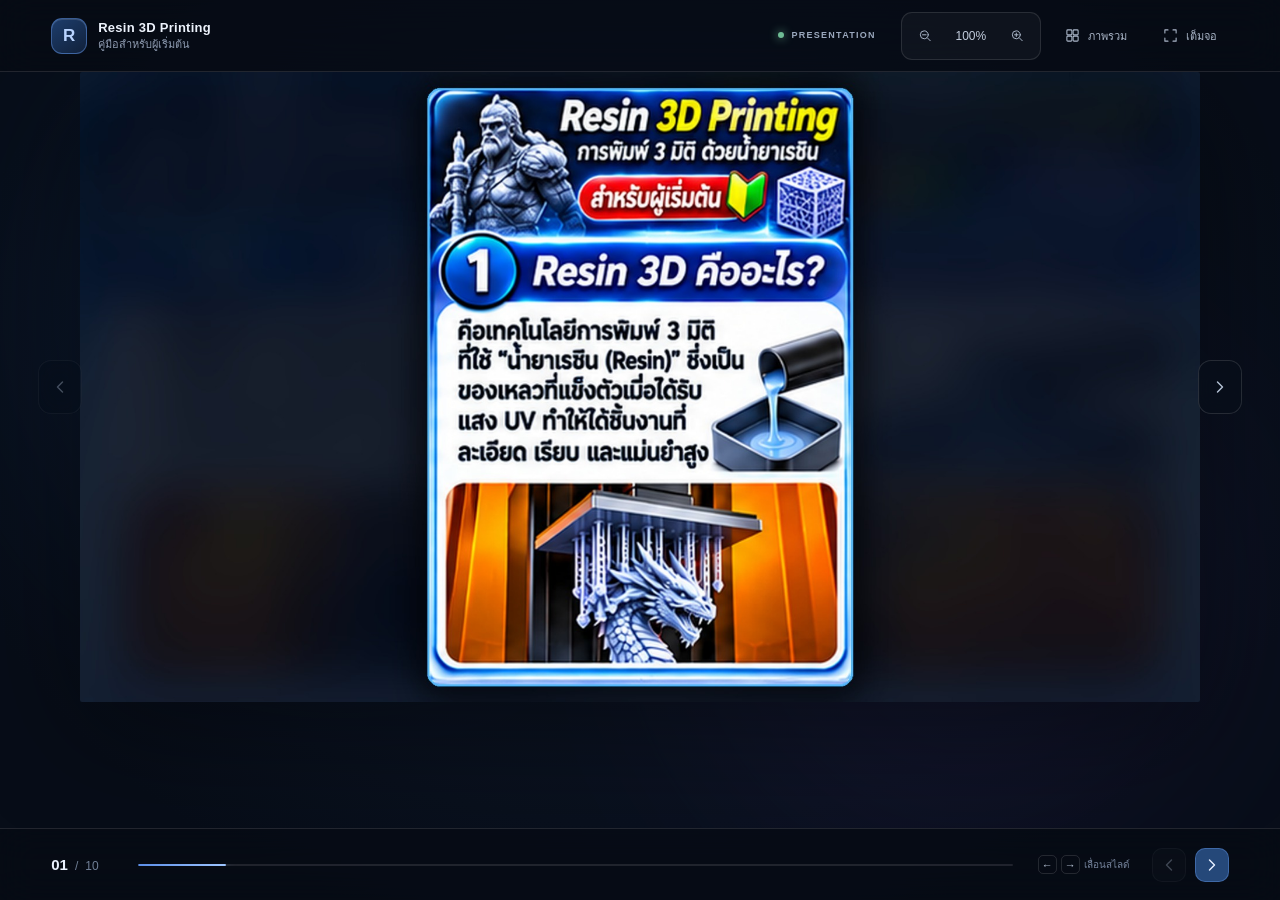
==== index.html @ 7452b6f7 "Add resin 3D printing slide website" ====
<!doctype html>
<html lang="th">
<head>
  <meta charset="utf-8">
  <meta name="viewport" content="width=device-width, initial-scale=1">
  <meta name="theme-color" content="#070d18">
  <meta name="description" content="สไลด์แนะนำ Resin 3D Printing สำหรับผู้เริ่มต้น">
  <title>Resin 3D Printing — สำหรับผู้เริ่มต้น</title>
  <link rel="stylesheet" href="styles.css">
  <script src="slides.js" defer></script>
</head>
<body>
  <main class="presentation" aria-label="สไลด์ Resin 3D Printing">
    <header class="topbar">
      <a class="brand" href="#slide-1" aria-label="กลับไปสไลด์แรก">
        <span class="brand-mark" aria-hidden="true">R</span>
        <span><strong>Resin 3D Printing</strong><small>คู่มือสำหรับผู้เริ่มต้น</small></span>
      </a>
      <div class="top-actions">
        <span class="live-label"><i></i> PRESENTATION</span>
        <div class="zoom-controls" role="group" aria-label="ควบคุมการซูม">
          <button class="icon-button zoom-button" id="zoom-out" type="button" aria-label="ซูมออก" title="ซูมออก">
            <svg viewBox="0 0 24 24" aria-hidden="true"><circle cx="10.8" cy="10.8" r="6.8"/><path d="M16 16l5 5M7.8 10.8h6"/></svg>
          </button>
          <output class="zoom-level" id="zoom-level" aria-live="polite">100%</output>
          <button class="icon-button zoom-button" id="zoom-in" type="button" aria-label="ซูมเข้า" title="ซูมเข้า">
            <svg viewBox="0 0 24 24" aria-hidden="true"><circle cx="10.8" cy="10.8" r="6.8"/><path d="M16 16l5 5M10.8 7.8v6M7.8 10.8h6"/></svg>
          </button>
        </div>
        <button class="icon-button" id="overview-toggle" type="button" aria-expanded="false" aria-controls="overview" title="แสดงภาพรวมสไลด์">
          <svg viewBox="0 0 24 24" aria-hidden="true"><rect x="3" y="3" width="8" height="8" rx="1.5"/><rect x="13" y="3" width="8" height="8" rx="1.5"/><rect x="3" y="13" width="8" height="8" rx="1.5"/><rect x="13" y="13" width="8" height="8" rx="1.5"/></svg>
          <span>ภาพรวม</span>
        </button>
        <button class="icon-button" id="fullscreen-toggle" type="button" title="เต็มหน้าจอ">
          <svg viewBox="0 0 24 24" aria-hidden="true"><path d="M8 3H3v5M16 3h5v5M21 16v5h-5M3 16v5h5"/></svg>
          <span>เต็มจอ</span>
        </button>
      </div>
    </header>

    <section class="stage" aria-label="พื้นที่แสดงสไลด์">
      <div class="ambient ambient-one"></div><div class="ambient ambient-two"></div>
      <div class="slides" id="slides" tabindex="0" aria-live="polite"></div>
      <button class="edge-nav prev" id="prev" type="button" aria-label="สไลด์ก่อนหน้า">
        <svg viewBox="0 0 24 24" aria-hidden="true"><path d="m15 18-6-6 6-6"/></svg>
      </button>
      <button class="edge-nav next" id="next" type="button" aria-label="สไลด์ถัดไป">
        <svg viewBox="0 0 24 24" aria-hidden="true"><path d="m9 18 6-6-6-6"/></svg>
      </button>
      <aside class="overview" id="overview" aria-label="เลือกสไลด์" hidden>
        <div class="overview-heading"><span>เลือกสไลด์</span><small>10 หน้า</small></div>
        <div class="thumbnail-grid" id="thumbnails"></div>
      </aside>
    </section>

    <footer class="controls">
      <div class="slide-count"><span id="current-number">01</span><span class="count-divider">/</span><span class="total-number">10</span></div>
      <div class="progress-track" role="progressbar" aria-label="ความคืบหน้าของสไลด์" aria-valuemin="1" aria-valuemax="10" aria-valuenow="1"><div class="progress-fill" id="progress"></div></div>
      <div class="control-group">
        <span class="keyboard-hint"><kbd>←</kbd><kbd>→</kbd> เลื่อนสไลด์</span>
        <button class="round-button" id="prev-bottom" type="button" aria-label="ย้อนกลับ"><svg viewBox="0 0 24 24" aria-hidden="true"><path d="m15 18-6-6 6-6"/></svg></button>
        <button class="round-button forward" id="next-bottom" type="button" aria-label="ถัดไป"><svg viewBox="0 0 24 24" aria-hidden="true"><path d="m9 18 6-6-6-6"/></svg></button>
      </div>
    </footer>
  </main>
</body>
</html>
---- styles.css ----
:root { color-scheme: dark; --bg: #070d18; --line: rgba(255,255,255,.11); --muted: #8e9bb0; --text: #edf3fc; --blue: #73a8ff; }
* { box-sizing: border-box; }
html, body { width: 100%; min-width: 320px; height: 100%; margin: 0; }
body { overflow: hidden; background: var(--bg); color: var(--text); font-family: Tahoma, "Noto Sans Thai", sans-serif; }
button, a { font: inherit; }
button { color: inherit; }
.presentation { min-height: 100%; height: 100dvh; display: grid; grid-template-rows: 72px minmax(0,1fr) 72px; background: radial-gradient(ellipse at 50% 45%, #142139 0%, #0b1322 42%, #070d18 78%); }
.topbar, .controls { position: relative; z-index: 5; display: flex; align-items: center; justify-content: space-between; padding: 0 clamp(18px, 4vw, 58px); background: rgba(6,11,20,.68); backdrop-filter: blur(18px); }
.topbar { border-bottom: 1px solid var(--line); }
.brand { display: inline-flex; align-items: center; gap: 11px; color: var(--text); text-decoration: none; }
.brand-mark { display: grid; place-items: center; width: 36px; height: 36px; border: 1px solid rgba(112,166,255,.42); border-radius: 11px; color: #b9d4ff; background: linear-gradient(145deg,#1d3d6c,#11213b); font-size: 17px; font-weight: 700; box-shadow: inset 0 1px rgba(255,255,255,.12); }
.brand strong, .brand small { display: block; line-height: 1.2; }
.brand strong { font-size: 13px; letter-spacing: .02em; }
.brand small { margin-top: 3px; color: var(--muted); font-size: 11px; }
.top-actions, .icon-button { display: flex; align-items: center; }
.top-actions { gap: 12px; }
.zoom-controls { display: flex; align-items: center; gap: 4px; padding: 4px; border: 1px solid var(--line); border-radius: 11px; background: rgba(255,255,255,.035); }
.zoom-level { min-width: 46px; color: #c3cede; font: 12px "Segoe UI", sans-serif; text-align: center; font-variant-numeric: tabular-nums; }
.zoom-button { justify-content: center; width: 38px; height: 38px; padding: 7px; }
.zoom-button svg { width: 22px; height: 22px; fill: none; stroke: currentColor; stroke-width: 1.9; stroke-linecap: round; stroke-linejoin: round; }
.zoom-button:disabled { opacity: .35; cursor: default; }
.live-label { display: flex; align-items: center; gap: 8px; margin-right: 13px; color: #9ba9be; font: 600 9px/1.1 "Segoe UI", sans-serif; letter-spacing: .14em; }
.live-label i { width: 6px; height: 6px; border-radius: 50%; background: #6fbc95; box-shadow: 0 0 10px #6fbc95; }
.icon-button { gap: 8px; padding: 9px 11px; border: 1px solid transparent; border-radius: 9px; background: transparent; color: #abb7c9; cursor: pointer; font-size: 11px; transition: .2s ease; }
.icon-button:hover, .icon-button[aria-expanded="true"] { border-color: var(--line); background: rgba(255,255,255,.06); color: white; }
.icon-button svg { width: 15px; height: 15px; fill: none; stroke: currentColor; stroke-width: 1.7; stroke-linecap: round; stroke-linejoin: round; }
.stage { position: relative; min-height: 0; display: grid; place-items: center; overflow: hidden; padding: 24px 80px; }
.ambient { position: absolute; pointer-events: none; width: 43vw; height: 43vw; max-width: 650px; max-height: 650px; border-radius: 50%; filter: blur(110px); opacity: .14; }
.ambient-one { top: 3%; left: 5%; background: #2767bb; }
.ambient-two { right: 3%; bottom: -15%; background: #6943b5; opacity: .09; }
.slides { position: relative; z-index: 1; width: min(100%, calc((100dvh - 168px) * 16 / 9)); max-height: 100%; aspect-ratio: 16 / 9; outline: none; filter: drop-shadow(0 28px 60px rgba(0,0,0,.45)); }
.slide { position: absolute; inset: 0; display: grid; place-items: center; opacity: 0; transform: translateX(22px) scale(.99); transition: opacity .32s ease, transform .38s cubic-bezier(.2,.75,.25,1); pointer-events: none; }
.slide.active { opacity: 1; transform: none; pointer-events: auto; }
.slide img { display: block; width: 100%; height: 100%; object-fit: contain; border-radius: 2px; transform: scale(var(--slide-zoom, 1)); transition: transform .22s ease; }
.edge-nav { position: absolute; z-index: 2; top: 50%; display: grid; place-items: center; width: 44px; height: 54px; margin-top: -27px; border: 1px solid rgba(255,255,255,.12); border-radius: 13px; background: rgba(8,15,27,.55); color: #b5c2d5; backdrop-filter: blur(12px); cursor: pointer; transition: .2s ease; }
.edge-nav:hover { border-color: rgba(115,168,255,.52); background: rgba(24,43,70,.8); color: white; transform: scale(1.04); }
.edge-nav:disabled, .round-button:disabled { opacity: .35; cursor: default; transform: none; }
.edge-nav.prev { left: clamp(12px, 3vw, 44px); }
.edge-nav.next { right: clamp(12px, 3vw, 44px); }
.edge-nav svg, .round-button svg { width: 20px; height: 20px; fill: none; stroke: currentColor; stroke-width: 1.7; stroke-linecap: round; stroke-linejoin: round; }
.controls { gap: 25px; border-top: 1px solid var(--line); }
.slide-count { display: flex; align-items: baseline; min-width: 62px; gap: 7px; font-family: "Segoe UI", sans-serif; font-variant-numeric: tabular-nums; }
#current-number { color: #eaf2ff; font-size: 15px; font-weight: 600; }
.count-divider, .total-number { color: #718097; font-size: 12px; }
.progress-track { flex: 1; height: 2px; overflow: hidden; border-radius: 2px; background: rgba(255,255,255,.1); }
.progress-fill { width: 10%; height: 100%; border-radius: inherit; background: linear-gradient(90deg,#5b8ee8,#9ec5ff); box-shadow: 0 0 12px rgba(115,168,255,.65); transition: width .35s ease; }
.control-group { display: flex; align-items: center; gap: 9px; }
.keyboard-hint { display: flex; align-items: center; gap: 4px; margin-right: 13px; color: #74829a; font-size: 10px; }
kbd { display: inline-grid; place-items: center; width: 19px; height: 19px; border: 1px solid rgba(255,255,255,.12); border-radius: 5px; color: #bac6d8; font: 11px "Segoe UI", sans-serif; }
.round-button { display: grid; place-items: center; width: 34px; height: 34px; border: 1px solid var(--line); border-radius: 10px; background: rgba(255,255,255,.035); color: #a9b6c8; cursor: pointer; transition: .2s ease; }
.round-button:hover { background: rgba(255,255,255,.1); color: white; }
.round-button.forward { border-color: rgba(115,168,255,.34); background: #254879; color: #e5efff; }
.round-button.forward:hover { background: #315d98; }
.overview { position: absolute; z-index: 4; right: clamp(16px,4vw,58px); top: 24px; width: min(360px, calc(100vw - 32px)); max-height: calc(100% - 48px); padding: 16px; overflow: auto; border: 1px solid rgba(255,255,255,.15); border-radius: 15px; background: rgba(10,17,29,.94); box-shadow: 0 20px 60px rgba(0,0,0,.48); backdrop-filter: blur(20px); }
.overview[hidden] { display: none; }
.overview-heading { display: flex; justify-content: space-between; align-items: center; margin-bottom: 13px; font-size: 13px; font-weight: 600; }
.overview-heading small { color: var(--muted); font-size: 10px; font-weight: 400; }
.thumbnail-grid { display: grid; grid-template-columns: repeat(2, minmax(0,1fr)); gap: 10px; }
.thumbnail { position: relative; padding: 4px; border: 1px solid rgba(255,255,255,.1); border-radius: 8px; background: rgba(255,255,255,.035); cursor: pointer; text-align: left; transition: .2s ease; }
.thumbnail img { display: block; width: 100%; border-radius: 4px; }
.thumbnail span { display: block; padding: 5px 3px 2px; color: #a8b4c6; font-size: 10px; }
.thumbnail:hover, .thumbnail[aria-current="true"] { border-color: #73a8ff; background: rgba(57,100,164,.2); }
:focus-visible { outline: 2px solid #8bb8ff; outline-offset: 3px; }
@media (max-width: 640px) {
  .presentation { grid-template-rows: 62px minmax(0,1fr) 62px; }
  .topbar, .controls { padding: 0 14px; }
  .brand-mark { width: 32px; height: 32px; }
  .brand strong { font-size: 11px; }
  .brand small { font-size: 9px; }
  .top-actions { gap: 3px; }
  .live-label, .icon-button span, .keyboard-hint { display: none; }
  .icon-button { padding: 9px; }
  .zoom-controls { gap: 0; }
  .zoom-level { min-width: 38px; font-size: 11px; }
  .zoom-button { width: 36px; height: 36px; padding: 6px; }
  .zoom-button svg { width: 21px; height: 21px; }
  .stage { padding: 20px 0; }
  .slides { width: 100%; max-height: 100%; }
  .slide img { border-radius: 0; }
  .edge-nav { width: 36px; height: 44px; }
  .edge-nav.prev { left: 8px; }
  .edge-nav.next { right: 8px; }
  .controls { gap: 14px; }
  .slide-count { min-width: 52px; }
  .round-button { width: 31px; height: 31px; }
  .overview { top: 12px; right: 12px; max-height: calc(100% - 24px); }
}
@media (prefers-reduced-motion: reduce) { *, *::before, *::after { scroll-behavior: auto !important; transition-duration: .01ms !important; } }
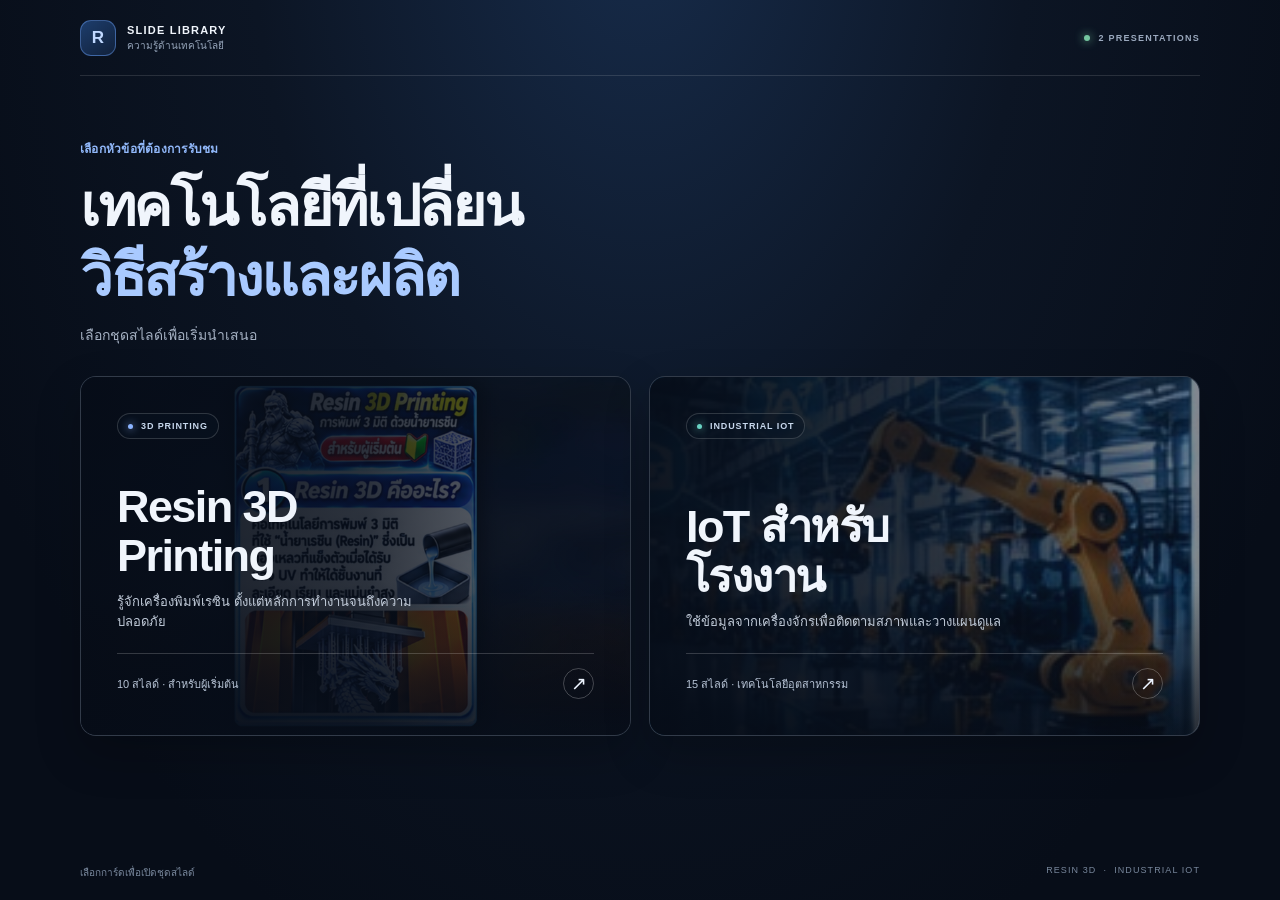
==== commit 63202cd0: "Combine Resin and IoT slide decks" ====
--- a/index.html
+++ b/index.html
@@ -4,64 +4,51 @@
   <meta charset="utf-8">
   <meta name="viewport" content="width=device-width, initial-scale=1">
   <meta name="theme-color" content="#070d18">
-  <meta name="description" content="สไลด์แนะนำ Resin 3D Printing สำหรับผู้เริ่มต้น">
-  <title>Resin 3D Printing — สำหรับผู้เริ่มต้น</title>
-  <link rel="stylesheet" href="styles.css">
-  <script src="slides.js" defer></script>
+  <meta name="description" content="เลือกดูสไลด์ Resin 3D Printing หรือ IoT สำหรับโรงงาน">
+  <title>คลังสไลด์ — Resin 3D Printing และ IoT</title>
+  <link rel="stylesheet" href="home.css">
 </head>
 <body>
-  <main class="presentation" aria-label="สไลด์ Resin 3D Printing">
-    <header class="topbar">
-      <a class="brand" href="#slide-1" aria-label="กลับไปสไลด์แรก">
+  <main class="home">
+    <header class="home-header">
+      <a class="brand" href="index.html" aria-label="หน้าหลัก">
         <span class="brand-mark" aria-hidden="true">R</span>
-        <span><strong>Resin 3D Printing</strong><small>คู่มือสำหรับผู้เริ่มต้น</small></span>
+        <span><strong>SLIDE LIBRARY</strong><small>ความรู้ด้านเทคโนโลยี</small></span>
       </a>
-      <div class="top-actions">
-        <span class="live-label"><i></i> PRESENTATION</span>
-        <div class="zoom-controls" role="group" aria-label="ควบคุมการซูม">
-          <button class="icon-button zoom-button" id="zoom-out" type="button" aria-label="ซูมออก" title="ซูมออก">
-            <svg viewBox="0 0 24 24" aria-hidden="true"><circle cx="10.8" cy="10.8" r="6.8"/><path d="M16 16l5 5M7.8 10.8h6"/></svg>
-          </button>
-          <output class="zoom-level" id="zoom-level" aria-live="polite">100%</output>
-          <button class="icon-button zoom-button" id="zoom-in" type="button" aria-label="ซูมเข้า" title="ซูมเข้า">
-            <svg viewBox="0 0 24 24" aria-hidden="true"><circle cx="10.8" cy="10.8" r="6.8"/><path d="M16 16l5 5M10.8 7.8v6M7.8 10.8h6"/></svg>
-          </button>
-        </div>
-        <button class="icon-button" id="overview-toggle" type="button" aria-expanded="false" aria-controls="overview" title="แสดงภาพรวมสไลด์">
-          <svg viewBox="0 0 24 24" aria-hidden="true"><rect x="3" y="3" width="8" height="8" rx="1.5"/><rect x="13" y="3" width="8" height="8" rx="1.5"/><rect x="3" y="13" width="8" height="8" rx="1.5"/><rect x="13" y="13" width="8" height="8" rx="1.5"/></svg>
-          <span>ภาพรวม</span>
-        </button>
-        <button class="icon-button" id="fullscreen-toggle" type="button" title="เต็มหน้าจอ">
-          <svg viewBox="0 0 24 24" aria-hidden="true"><path d="M8 3H3v5M16 3h5v5M21 16v5h-5M3 16v5h5"/></svg>
-          <span>เต็มจอ</span>
-        </button>
-      </div>
+      <span class="header-note"><i></i> 2 PRESENTATIONS</span>
     </header>
 
-    <section class="stage" aria-label="พื้นที่แสดงสไลด์">
-      <div class="ambient ambient-one"></div><div class="ambient ambient-two"></div>
-      <div class="slides" id="slides" tabindex="0" aria-live="polite"></div>
-      <button class="edge-nav prev" id="prev" type="button" aria-label="สไลด์ก่อนหน้า">
-        <svg viewBox="0 0 24 24" aria-hidden="true"><path d="m15 18-6-6 6-6"/></svg>
-      </button>
-      <button class="edge-nav next" id="next" type="button" aria-label="สไลด์ถัดไป">
-        <svg viewBox="0 0 24 24" aria-hidden="true"><path d="m9 18 6-6-6-6"/></svg>
-      </button>
-      <aside class="overview" id="overview" aria-label="เลือกสไลด์" hidden>
-        <div class="overview-heading"><span>เลือกสไลด์</span><small>10 หน้า</small></div>
-        <div class="thumbnail-grid" id="thumbnails"></div>
-      </aside>
+    <section class="welcome" aria-labelledby="welcome-title">
+      <p class="eyebrow">เลือกหัวข้อที่ต้องการรับชม</p>
+      <h1 id="welcome-title">เทคโนโลยีที่เปลี่ยน<br><span>วิธีสร้างและผลิต</span></h1>
+      <p class="intro">เลือกชุดสไลด์เพื่อเริ่มนำเสนอ</p>
     </section>
 
-    <footer class="controls">
-      <div class="slide-count"><span id="current-number">01</span><span class="count-divider">/</span><span class="total-number">10</span></div>
-      <div class="progress-track" role="progressbar" aria-label="ความคืบหน้าของสไลด์" aria-valuemin="1" aria-valuemax="10" aria-valuenow="1"><div class="progress-fill" id="progress"></div></div>
-      <div class="control-group">
-        <span class="keyboard-hint"><kbd>←</kbd><kbd>→</kbd> เลื่อนสไลด์</span>
-        <button class="round-button" id="prev-bottom" type="button" aria-label="ย้อนกลับ"><svg viewBox="0 0 24 24" aria-hidden="true"><path d="m15 18-6-6 6-6"/></svg></button>
-        <button class="round-button forward" id="next-bottom" type="button" aria-label="ถัดไป"><svg viewBox="0 0 24 24" aria-hidden="true"><path d="m9 18 6-6-6-6"/></svg></button>
-      </div>
-    </footer>
+    <section class="deck-grid" aria-label="ชุดสไลด์">
+      <a class="deck-card resin-card" href="resin.html">
+        <img class="card-image" src="slides/slide-01.jpg" alt="ภาพปกสไลด์ Resin 3D Printing">
+        <span class="card-shade"></span>
+        <span class="deck-content">
+          <span class="deck-tag"><i></i> 3D PRINTING</span>
+          <span class="deck-title">Resin 3D<br>Printing</span>
+          <span class="deck-desc">รู้จักเครื่องพิมพ์เรซิน ตั้งแต่หลักการทำงานจนถึงความปลอดภัย</span>
+          <span class="deck-bottom"><span>10 สไลด์ · สำหรับผู้เริ่มต้น</span><span class="arrow" aria-hidden="true">↗</span></span>
+        </span>
+      </a>
+
+      <a class="deck-card iot-card" href="iot-deck/index.html">
+        <img class="card-image" src="iot-deck/assets/robot.jpg" alt="ภาพโรงงานและหุ่นยนต์อุตสาหกรรม">
+        <span class="card-shade"></span>
+        <span class="deck-content">
+          <span class="deck-tag"><i></i> INDUSTRIAL IOT</span>
+          <span class="deck-title">IoT สำหรับ<br>โรงงาน</span>
+          <span class="deck-desc">ใช้ข้อมูลจากเครื่องจักรเพื่อติดตามสภาพและวางแผนดูแล</span>
+          <span class="deck-bottom"><span>15 สไลด์ · เทคโนโลยีอุตสาหกรรม</span><span class="arrow" aria-hidden="true">↗</span></span>
+        </span>
+      </a>
+    </section>
+
+    <footer class="home-footer"><span>เลือกการ์ดเพื่อเปิดชุดสไลด์</span><span>RESIN 3D&nbsp; · &nbsp;INDUSTRIAL IOT</span></footer>
   </main>
 </body>
 </html>
--- a/home.css
+++ b/home.css
@@ -0,0 +1,57 @@
+:root { color-scheme: dark; --ink: #f0f5fc; --muted: #a5b1c3; --line: rgba(255,255,255,.12); --blue: #92bbff; }
+* { box-sizing: border-box; }
+html, body { min-width: 320px; min-height: 100%; margin: 0; }
+body { min-height: 100vh; background: radial-gradient(ellipse at 50% -12%, #172c4b 0%, #0c1524 43%, #070d18 82%); color: var(--ink); font-family: Tahoma, "Noto Sans Thai", sans-serif; }
+.home { width: min(1120px, 100% - 64px); min-height: 100vh; margin: 0 auto; display: flex; flex-direction: column; }
+.home-header { height: 76px; flex: 0 0 76px; display: flex; align-items: center; justify-content: space-between; border-bottom: 1px solid var(--line); }
+.brand { display: flex; align-items: center; gap: 11px; color: var(--ink); text-decoration: none; }
+.brand-mark { display: grid; place-items: center; width: 36px; height: 36px; border: 1px solid rgba(112,166,255,.42); border-radius: 11px; color: #c0d8ff; background: linear-gradient(145deg,#1d3d6c,#11213b); font-size: 17px; font-weight: 700; }
+.brand strong, .brand small { display: block; line-height: 1.2; }
+.brand strong { font: 700 11px "Segoe UI", sans-serif; letter-spacing: .11em; }
+.brand small { margin-top: 4px; color: #95a4b9; font-size: 10px; }
+.header-note { display: flex; align-items: center; gap: 8px; color: #9ba9be; font: 600 9px "Segoe UI", sans-serif; letter-spacing: .14em; }
+.header-note i, .deck-tag i { width: 6px; height: 6px; border-radius: 50%; background: #75c6a0; box-shadow: 0 0 10px #75c6a0; }
+.welcome { padding: clamp(38px, 7vh, 72px) 0 30px; }
+.eyebrow { margin: 0 0 13px; color: #91b8fa; font-size: 12px; font-weight: 600; letter-spacing: .02em; }
+.welcome h1 { margin: 0; font-size: clamp(34px, 5.5vw, 58px); line-height: 1.2; letter-spacing: -.04em; font-weight: 600; }
+.welcome h1 span { color: #a9caff; }
+.intro { margin: 14px 0 0; color: var(--muted); font-size: 14px; }
+.deck-grid { display: grid; grid-template-columns: repeat(2, minmax(0, 1fr)); gap: 18px; }
+.deck-card { position: relative; display: flex; min-height: clamp(250px, 32vw, 360px); overflow: hidden; isolation: isolate; border: 1px solid rgba(255,255,255,.14); border-radius: 16px; color: var(--ink); text-decoration: none; background: #101b2b; box-shadow: 0 18px 45px rgba(0,0,0,.22); transition: transform .25s ease, border-color .25s ease, box-shadow .25s ease; }
+.deck-card:hover { transform: translateY(-4px); border-color: rgba(151,190,255,.48); box-shadow: 0 24px 60px rgba(0,0,0,.35); }
+.deck-card:focus-visible { outline: 2px solid #9fc4ff; outline-offset: 4px; }
+.card-image, .card-shade { position: absolute; inset: 0; width: 100%; height: 100%; }
+.card-image { z-index: -2; object-fit: cover; opacity: .68; transition: transform .5s ease, opacity .25s ease; }
+.deck-card:hover .card-image { transform: scale(1.035); opacity: .8; }
+.resin-card .card-image { object-position: center 38%; }
+.iot-card .card-image { object-position: center; }
+.card-shade { z-index: -1; background: linear-gradient(90deg,rgba(6,12,23,.94) 0%,rgba(7,14,26,.78) 52%,rgba(7,14,26,.26) 100%), linear-gradient(0deg,rgba(5,10,19,.74),transparent 43%); }
+.deck-content { display: flex; flex-direction: column; align-items: flex-start; width: 100%; padding: clamp(22px, 3.2vw, 36px); }
+.deck-tag { display: inline-flex; align-items: center; gap: 8px; padding: 7px 10px; border: 1px solid rgba(255,255,255,.16); border-radius: 99px; background: rgba(9,18,32,.5); color: #c7d7ec; font: 600 9px "Segoe UI", sans-serif; letter-spacing: .1em; }
+.deck-tag i { width: 5px; height: 5px; background: #8bb4ff; box-shadow: 0 0 9px #8bb4ff; }
+.iot-card .deck-tag i { background: #69d2c3; box-shadow: 0 0 9px #69d2c3; }
+.deck-title { margin-top: auto; font-size: clamp(29px, 4vw, 45px); line-height: 1.1; font-weight: 600; letter-spacing: -.035em; }
+.deck-desc { max-width: 320px; margin-top: 11px; color: #c2ccda; font-size: 13px; line-height: 1.6; }
+.deck-bottom { display: flex; align-items: center; justify-content: space-between; gap: 18px; width: 100%; margin-top: 20px; padding-top: 14px; border-top: 1px solid rgba(255,255,255,.18); color: #b6c3d5; font-size: 11px; }
+.arrow { display: grid; place-items: center; width: 31px; height: 31px; flex: 0 0 31px; border: 1px solid rgba(255,255,255,.23); border-radius: 50%; color: #edf4ff; font: 19px "Segoe UI", sans-serif; transition: transform .2s ease, background .2s ease; }
+.deck-card:hover .arrow { transform: translate(2px,-2px); background: rgba(255,255,255,.1); }
+.home-footer { display: flex; justify-content: space-between; gap: 20px; margin-top: auto; padding: 25px 0 20px; color: #78879c; font-size: 10px; }
+.home-footer span:last-child { font: 9px "Segoe UI", sans-serif; letter-spacing: .12em; }
+@media (max-width: 700px) {
+  .home { width: min(100% - 36px, 480px); }
+  .home-header { height: 66px; flex-basis: 66px; }
+  .header-note { font-size: 8px; letter-spacing: .08em; }
+  .welcome { padding: 37px 0 23px; }
+  .deck-grid { grid-template-columns: 1fr; gap: 13px; }
+  .deck-card { min-height: 255px; }
+  .deck-content { padding: 22px; }
+  .deck-title { font-size: 36px; }
+  .home-footer { padding-top: 21px; font-size: 9px; }
+}
+@media (max-width: 390px) {
+  .home { width: calc(100% - 28px); }
+  .deck-card { min-height: 235px; }
+  .deck-desc { max-width: 260px; font-size: 12px; }
+  .home-footer span:last-child { display: none; }
+}
+@media (prefers-reduced-motion: reduce) { *, *::before, *::after { transition-duration: .01ms !important; } }
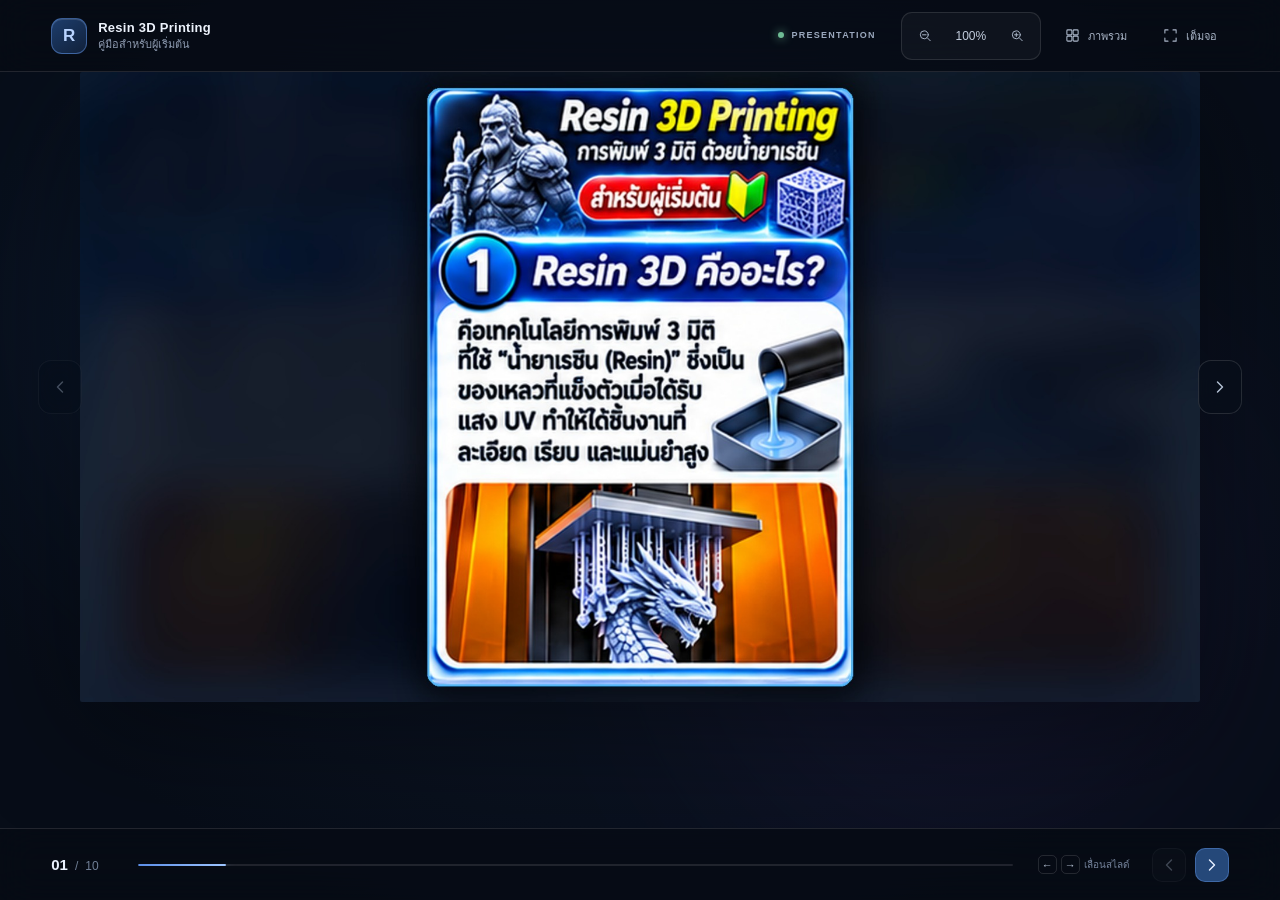
==== commit 2c44b25d: "Revert "Combine Resin and IoT slide decks" This reverts commit 63202cd0d79e2e43b24c2028cb9fba3347f73" ====
--- a/index.html
+++ b/index.html
@@ -4,51 +4,64 @@
   <meta charset="utf-8">
   <meta name="viewport" content="width=device-width, initial-scale=1">
   <meta name="theme-color" content="#070d18">
-  <meta name="description" content="เลือกดูสไลด์ Resin 3D Printing หรือ IoT สำหรับโรงงาน">
-  <title>คลังสไลด์ — Resin 3D Printing และ IoT</title>
-  <link rel="stylesheet" href="home.css">
+  <meta name="description" content="สไลด์แนะนำ Resin 3D Printing สำหรับผู้เริ่มต้น">
+  <title>Resin 3D Printing — สำหรับผู้เริ่มต้น</title>
+  <link rel="stylesheet" href="styles.css">
+  <script src="slides.js" defer></script>
 </head>
 <body>
-  <main class="home">
-    <header class="home-header">
-      <a class="brand" href="index.html" aria-label="หน้าหลัก">
+  <main class="presentation" aria-label="สไลด์ Resin 3D Printing">
+    <header class="topbar">
+      <a class="brand" href="#slide-1" aria-label="กลับไปสไลด์แรก">
         <span class="brand-mark" aria-hidden="true">R</span>
-        <span><strong>SLIDE LIBRARY</strong><small>ความรู้ด้านเทคโนโลยี</small></span>
+        <span><strong>Resin 3D Printing</strong><small>คู่มือสำหรับผู้เริ่มต้น</small></span>
       </a>
-      <span class="header-note"><i></i> 2 PRESENTATIONS</span>
+      <div class="top-actions">
+        <span class="live-label"><i></i> PRESENTATION</span>
+        <div class="zoom-controls" role="group" aria-label="ควบคุมการซูม">
+          <button class="icon-button zoom-button" id="zoom-out" type="button" aria-label="ซูมออก" title="ซูมออก">
+            <svg viewBox="0 0 24 24" aria-hidden="true"><circle cx="10.8" cy="10.8" r="6.8"/><path d="M16 16l5 5M7.8 10.8h6"/></svg>
+          </button>
+          <output class="zoom-level" id="zoom-level" aria-live="polite">100%</output>
+          <button class="icon-button zoom-button" id="zoom-in" type="button" aria-label="ซูมเข้า" title="ซูมเข้า">
+            <svg viewBox="0 0 24 24" aria-hidden="true"><circle cx="10.8" cy="10.8" r="6.8"/><path d="M16 16l5 5M10.8 7.8v6M7.8 10.8h6"/></svg>
+          </button>
+        </div>
+        <button class="icon-button" id="overview-toggle" type="button" aria-expanded="false" aria-controls="overview" title="แสดงภาพรวมสไลด์">
+          <svg viewBox="0 0 24 24" aria-hidden="true"><rect x="3" y="3" width="8" height="8" rx="1.5"/><rect x="13" y="3" width="8" height="8" rx="1.5"/><rect x="3" y="13" width="8" height="8" rx="1.5"/><rect x="13" y="13" width="8" height="8" rx="1.5"/></svg>
+          <span>ภาพรวม</span>
+        </button>
+        <button class="icon-button" id="fullscreen-toggle" type="button" title="เต็มหน้าจอ">
+          <svg viewBox="0 0 24 24" aria-hidden="true"><path d="M8 3H3v5M16 3h5v5M21 16v5h-5M3 16v5h5"/></svg>
+          <span>เต็มจอ</span>
+        </button>
+      </div>
     </header>
 
-    <section class="welcome" aria-labelledby="welcome-title">
-      <p class="eyebrow">เลือกหัวข้อที่ต้องการรับชม</p>
-      <h1 id="welcome-title">เทคโนโลยีที่เปลี่ยน<br><span>วิธีสร้างและผลิต</span></h1>
-      <p class="intro">เลือกชุดสไลด์เพื่อเริ่มนำเสนอ</p>
+    <section class="stage" aria-label="พื้นที่แสดงสไลด์">
+      <div class="ambient ambient-one"></div><div class="ambient ambient-two"></div>
+      <div class="slides" id="slides" tabindex="0" aria-live="polite"></div>
+      <button class="edge-nav prev" id="prev" type="button" aria-label="สไลด์ก่อนหน้า">
+        <svg viewBox="0 0 24 24" aria-hidden="true"><path d="m15 18-6-6 6-6"/></svg>
+      </button>
+      <button class="edge-nav next" id="next" type="button" aria-label="สไลด์ถัดไป">
+        <svg viewBox="0 0 24 24" aria-hidden="true"><path d="m9 18 6-6-6-6"/></svg>
+      </button>
+      <aside class="overview" id="overview" aria-label="เลือกสไลด์" hidden>
+        <div class="overview-heading"><span>เลือกสไลด์</span><small>10 หน้า</small></div>
+        <div class="thumbnail-grid" id="thumbnails"></div>
+      </aside>
     </section>
 
-    <section class="deck-grid" aria-label="ชุดสไลด์">
-      <a class="deck-card resin-card" href="resin.html">
-        <img class="card-image" src="slides/slide-01.jpg" alt="ภาพปกสไลด์ Resin 3D Printing">
-        <span class="card-shade"></span>
-        <span class="deck-content">
-          <span class="deck-tag"><i></i> 3D PRINTING</span>
-          <span class="deck-title">Resin 3D<br>Printing</span>
-          <span class="deck-desc">รู้จักเครื่องพิมพ์เรซิน ตั้งแต่หลักการทำงานจนถึงความปลอดภัย</span>
-          <span class="deck-bottom"><span>10 สไลด์ · สำหรับผู้เริ่มต้น</span><span class="arrow" aria-hidden="true">↗</span></span>
-        </span>
-      </a>
-
-      <a class="deck-card iot-card" href="iot-deck/index.html">
-        <img class="card-image" src="iot-deck/assets/robot.jpg" alt="ภาพโรงงานและหุ่นยนต์อุตสาหกรรม">
-        <span class="card-shade"></span>
-        <span class="deck-content">
-          <span class="deck-tag"><i></i> INDUSTRIAL IOT</span>
-          <span class="deck-title">IoT สำหรับ<br>โรงงาน</span>
-          <span class="deck-desc">ใช้ข้อมูลจากเครื่องจักรเพื่อติดตามสภาพและวางแผนดูแล</span>
-          <span class="deck-bottom"><span>15 สไลด์ · เทคโนโลยีอุตสาหกรรม</span><span class="arrow" aria-hidden="true">↗</span></span>
-        </span>
-      </a>
-    </section>
-
-    <footer class="home-footer"><span>เลือกการ์ดเพื่อเปิดชุดสไลด์</span><span>RESIN 3D&nbsp; · &nbsp;INDUSTRIAL IOT</span></footer>
+    <footer class="controls">
+      <div class="slide-count"><span id="current-number">01</span><span class="count-divider">/</span><span class="total-number">10</span></div>
+      <div class="progress-track" role="progressbar" aria-label="ความคืบหน้าของสไลด์" aria-valuemin="1" aria-valuemax="10" aria-valuenow="1"><div class="progress-fill" id="progress"></div></div>
+      <div class="control-group">
+        <span class="keyboard-hint"><kbd>←</kbd><kbd>→</kbd> เลื่อนสไลด์</span>
+        <button class="round-button" id="prev-bottom" type="button" aria-label="ย้อนกลับ"><svg viewBox="0 0 24 24" aria-hidden="true"><path d="m15 18-6-6 6-6"/></svg></button>
+        <button class="round-button forward" id="next-bottom" type="button" aria-label="ถัดไป"><svg viewBox="0 0 24 24" aria-hidden="true"><path d="m9 18 6-6-6-6"/></svg></button>
+      </div>
+    </footer>
   </main>
 </body>
 </html>
--- a/styles.css
+++ b/styles.css
@@ -0,0 +1,88 @@
+:root { color-scheme: dark; --bg: #070d18; --line: rgba(255,255,255,.11); --muted: #8e9bb0; --text: #edf3fc; --blue: #73a8ff; }
+* { box-sizing: border-box; }
+html, body { width: 100%; min-width: 320px; height: 100%; margin: 0; }
+body { overflow: hidden; background: var(--bg); color: var(--text); font-family: Tahoma, "Noto Sans Thai", sans-serif; }
+button, a { font: inherit; }
+button { color: inherit; }
+.presentation { min-height: 100%; height: 100dvh; display: grid; grid-template-rows: 72px minmax(0,1fr) 72px; background: radial-gradient(ellipse at 50% 45%, #142139 0%, #0b1322 42%, #070d18 78%); }
+.topbar, .controls { position: relative; z-index: 5; display: flex; align-items: center; justify-content: space-between; padding: 0 clamp(18px, 4vw, 58px); background: rgba(6,11,20,.68); backdrop-filter: blur(18px); }
+.topbar { border-bottom: 1px solid var(--line); }
+.brand { display: inline-flex; align-items: center; gap: 11px; color: var(--text); text-decoration: none; }
+.brand-mark { display: grid; place-items: center; width: 36px; height: 36px; border: 1px solid rgba(112,166,255,.42); border-radius: 11px; color: #b9d4ff; background: linear-gradient(145deg,#1d3d6c,#11213b); font-size: 17px; font-weight: 700; box-shadow: inset 0 1px rgba(255,255,255,.12); }
+.brand strong, .brand small { display: block; line-height: 1.2; }
+.brand strong { font-size: 13px; letter-spacing: .02em; }
+.brand small { margin-top: 3px; color: var(--muted); font-size: 11px; }
+.top-actions, .icon-button { display: flex; align-items: center; }
+.top-actions { gap: 12px; }
+.zoom-controls { display: flex; align-items: center; gap: 4px; padding: 4px; border: 1px solid var(--line); border-radius: 11px; background: rgba(255,255,255,.035); }
+.zoom-level { min-width: 46px; color: #c3cede; font: 12px "Segoe UI", sans-serif; text-align: center; font-variant-numeric: tabular-nums; }
+.zoom-button { justify-content: center; width: 38px; height: 38px; padding: 7px; }
+.zoom-button svg { width: 22px; height: 22px; fill: none; stroke: currentColor; stroke-width: 1.9; stroke-linecap: round; stroke-linejoin: round; }
+.zoom-button:disabled { opacity: .35; cursor: default; }
+.live-label { display: flex; align-items: center; gap: 8px; margin-right: 13px; color: #9ba9be; font: 600 9px/1.1 "Segoe UI", sans-serif; letter-spacing: .14em; }
+.live-label i { width: 6px; height: 6px; border-radius: 50%; background: #6fbc95; box-shadow: 0 0 10px #6fbc95; }
+.icon-button { gap: 8px; padding: 9px 11px; border: 1px solid transparent; border-radius: 9px; background: transparent; color: #abb7c9; cursor: pointer; font-size: 11px; transition: .2s ease; }
+.icon-button:hover, .icon-button[aria-expanded="true"] { border-color: var(--line); background: rgba(255,255,255,.06); color: white; }
+.icon-button svg { width: 15px; height: 15px; fill: none; stroke: currentColor; stroke-width: 1.7; stroke-linecap: round; stroke-linejoin: round; }
+.stage { position: relative; min-height: 0; display: grid; place-items: center; overflow: hidden; padding: 24px 80px; }
+.ambient { position: absolute; pointer-events: none; width: 43vw; height: 43vw; max-width: 650px; max-height: 650px; border-radius: 50%; filter: blur(110px); opacity: .14; }
+.ambient-one { top: 3%; left: 5%; background: #2767bb; }
+.ambient-two { right: 3%; bottom: -15%; background: #6943b5; opacity: .09; }
+.slides { position: relative; z-index: 1; width: min(100%, calc((100dvh - 168px) * 16 / 9)); max-height: 100%; aspect-ratio: 16 / 9; outline: none; filter: drop-shadow(0 28px 60px rgba(0,0,0,.45)); }
+.slide { position: absolute; inset: 0; display: grid; place-items: center; opacity: 0; transform: translateX(22px) scale(.99); transition: opacity .32s ease, transform .38s cubic-bezier(.2,.75,.25,1); pointer-events: none; }
+.slide.active { opacity: 1; transform: none; pointer-events: auto; }
+.slide img { display: block; width: 100%; height: 100%; object-fit: contain; border-radius: 2px; transform: scale(var(--slide-zoom, 1)); transition: transform .22s ease; }
+.edge-nav { position: absolute; z-index: 2; top: 50%; display: grid; place-items: center; width: 44px; height: 54px; margin-top: -27px; border: 1px solid rgba(255,255,255,.12); border-radius: 13px; background: rgba(8,15,27,.55); color: #b5c2d5; backdrop-filter: blur(12px); cursor: pointer; transition: .2s ease; }
+.edge-nav:hover { border-color: rgba(115,168,255,.52); background: rgba(24,43,70,.8); color: white; transform: scale(1.04); }
+.edge-nav:disabled, .round-button:disabled { opacity: .35; cursor: default; transform: none; }
+.edge-nav.prev { left: clamp(12px, 3vw, 44px); }
+.edge-nav.next { right: clamp(12px, 3vw, 44px); }
+.edge-nav svg, .round-button svg { width: 20px; height: 20px; fill: none; stroke: currentColor; stroke-width: 1.7; stroke-linecap: round; stroke-linejoin: round; }
+.controls { gap: 25px; border-top: 1px solid var(--line); }
+.slide-count { display: flex; align-items: baseline; min-width: 62px; gap: 7px; font-family: "Segoe UI", sans-serif; font-variant-numeric: tabular-nums; }
+#current-number { color: #eaf2ff; font-size: 15px; font-weight: 600; }
+.count-divider, .total-number { color: #718097; font-size: 12px; }
+.progress-track { flex: 1; height: 2px; overflow: hidden; border-radius: 2px; background: rgba(255,255,255,.1); }
+.progress-fill { width: 10%; height: 100%; border-radius: inherit; background: linear-gradient(90deg,#5b8ee8,#9ec5ff); box-shadow: 0 0 12px rgba(115,168,255,.65); transition: width .35s ease; }
+.control-group { display: flex; align-items: center; gap: 9px; }
+.keyboard-hint { display: flex; align-items: center; gap: 4px; margin-right: 13px; color: #74829a; font-size: 10px; }
+kbd { display: inline-grid; place-items: center; width: 19px; height: 19px; border: 1px solid rgba(255,255,255,.12); border-radius: 5px; color: #bac6d8; font: 11px "Segoe UI", sans-serif; }
+.round-button { display: grid; place-items: center; width: 34px; height: 34px; border: 1px solid var(--line); border-radius: 10px; background: rgba(255,255,255,.035); color: #a9b6c8; cursor: pointer; transition: .2s ease; }
+.round-button:hover { background: rgba(255,255,255,.1); color: white; }
+.round-button.forward { border-color: rgba(115,168,255,.34); background: #254879; color: #e5efff; }
+.round-button.forward:hover { background: #315d98; }
+.overview { position: absolute; z-index: 4; right: clamp(16px,4vw,58px); top: 24px; width: min(360px, calc(100vw - 32px)); max-height: calc(100% - 48px); padding: 16px; overflow: auto; border: 1px solid rgba(255,255,255,.15); border-radius: 15px; background: rgba(10,17,29,.94); box-shadow: 0 20px 60px rgba(0,0,0,.48); backdrop-filter: blur(20px); }
+.overview[hidden] { display: none; }
+.overview-heading { display: flex; justify-content: space-between; align-items: center; margin-bottom: 13px; font-size: 13px; font-weight: 600; }
+.overview-heading small { color: var(--muted); font-size: 10px; font-weight: 400; }
+.thumbnail-grid { display: grid; grid-template-columns: repeat(2, minmax(0,1fr)); gap: 10px; }
+.thumbnail { position: relative; padding: 4px; border: 1px solid rgba(255,255,255,.1); border-radius: 8px; background: rgba(255,255,255,.035); cursor: pointer; text-align: left; transition: .2s ease; }
+.thumbnail img { display: block; width: 100%; border-radius: 4px; }
+.thumbnail span { display: block; padding: 5px 3px 2px; color: #a8b4c6; font-size: 10px; }
+.thumbnail:hover, .thumbnail[aria-current="true"] { border-color: #73a8ff; background: rgba(57,100,164,.2); }
+:focus-visible { outline: 2px solid #8bb8ff; outline-offset: 3px; }
+@media (max-width: 640px) {
+  .presentation { grid-template-rows: 62px minmax(0,1fr) 62px; }
+  .topbar, .controls { padding: 0 14px; }
+  .brand-mark { width: 32px; height: 32px; }
+  .brand strong { font-size: 11px; }
+  .brand small { font-size: 9px; }
+  .top-actions { gap: 3px; }
+  .live-label, .icon-button span, .keyboard-hint { display: none; }
+  .icon-button { padding: 9px; }
+  .zoom-controls { gap: 0; }
+  .zoom-level { min-width: 38px; font-size: 11px; }
+  .zoom-button { width: 36px; height: 36px; padding: 6px; }
+  .zoom-button svg { width: 21px; height: 21px; }
+  .stage { padding: 20px 0; }
+  .slides { width: 100%; max-height: 100%; }
+  .slide img { border-radius: 0; }
+  .edge-nav { width: 36px; height: 44px; }
+  .edge-nav.prev { left: 8px; }
+  .edge-nav.next { right: 8px; }
+  .controls { gap: 14px; }
+  .slide-count { min-width: 52px; }
+  .round-button { width: 31px; height: 31px; }
+  .overview { top: 12px; right: 12px; max-height: calc(100% - 24px); }
+}
+@media (prefers-reduced-motion: reduce) { *, *::before, *::after { scroll-behavior: auto !important; transition-duration: .01ms !important; } }
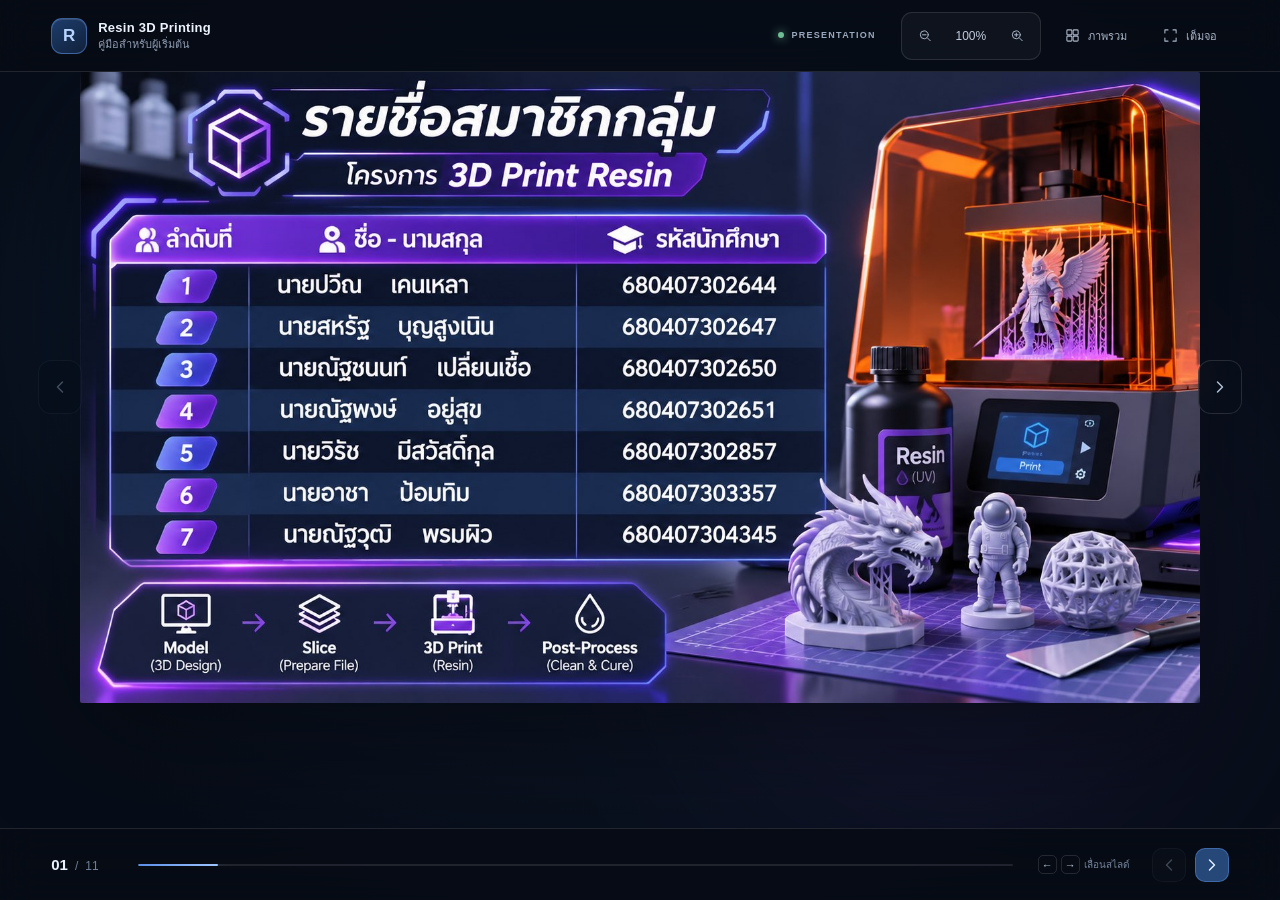
==== commit 1dd1a606: "Add Resin group cover slide" ====
--- a/index.html
+++ b/index.html
@@ -48,14 +48,14 @@
         <svg viewBox="0 0 24 24" aria-hidden="true"><path d="m9 18 6-6-6-6"/></svg>
       </button>
       <aside class="overview" id="overview" aria-label="เลือกสไลด์" hidden>
-        <div class="overview-heading"><span>เลือกสไลด์</span><small>10 หน้า</small></div>
+        <div class="overview-heading"><span>เลือกสไลด์</span><small>11 หน้า</small></div>
         <div class="thumbnail-grid" id="thumbnails"></div>
       </aside>
     </section>
 
     <footer class="controls">
-      <div class="slide-count"><span id="current-number">01</span><span class="count-divider">/</span><span class="total-number">10</span></div>
-      <div class="progress-track" role="progressbar" aria-label="ความคืบหน้าของสไลด์" aria-valuemin="1" aria-valuemax="10" aria-valuenow="1"><div class="progress-fill" id="progress"></div></div>
+      <div class="slide-count"><span id="current-number">01</span><span class="count-divider">/</span><span class="total-number">11</span></div>
+      <div class="progress-track" role="progressbar" aria-label="ความคืบหน้าของสไลด์" aria-valuemin="1" aria-valuemax="11" aria-valuenow="1"><div class="progress-fill" id="progress"></div></div>
       <div class="control-group">
         <span class="keyboard-hint"><kbd>←</kbd><kbd>→</kbd> เลื่อนสไลด์</span>
         <button class="round-button" id="prev-bottom" type="button" aria-label="ย้อนกลับ"><svg viewBox="0 0 24 24" aria-hidden="true"><path d="m15 18-6-6 6-6"/></svg></button>
